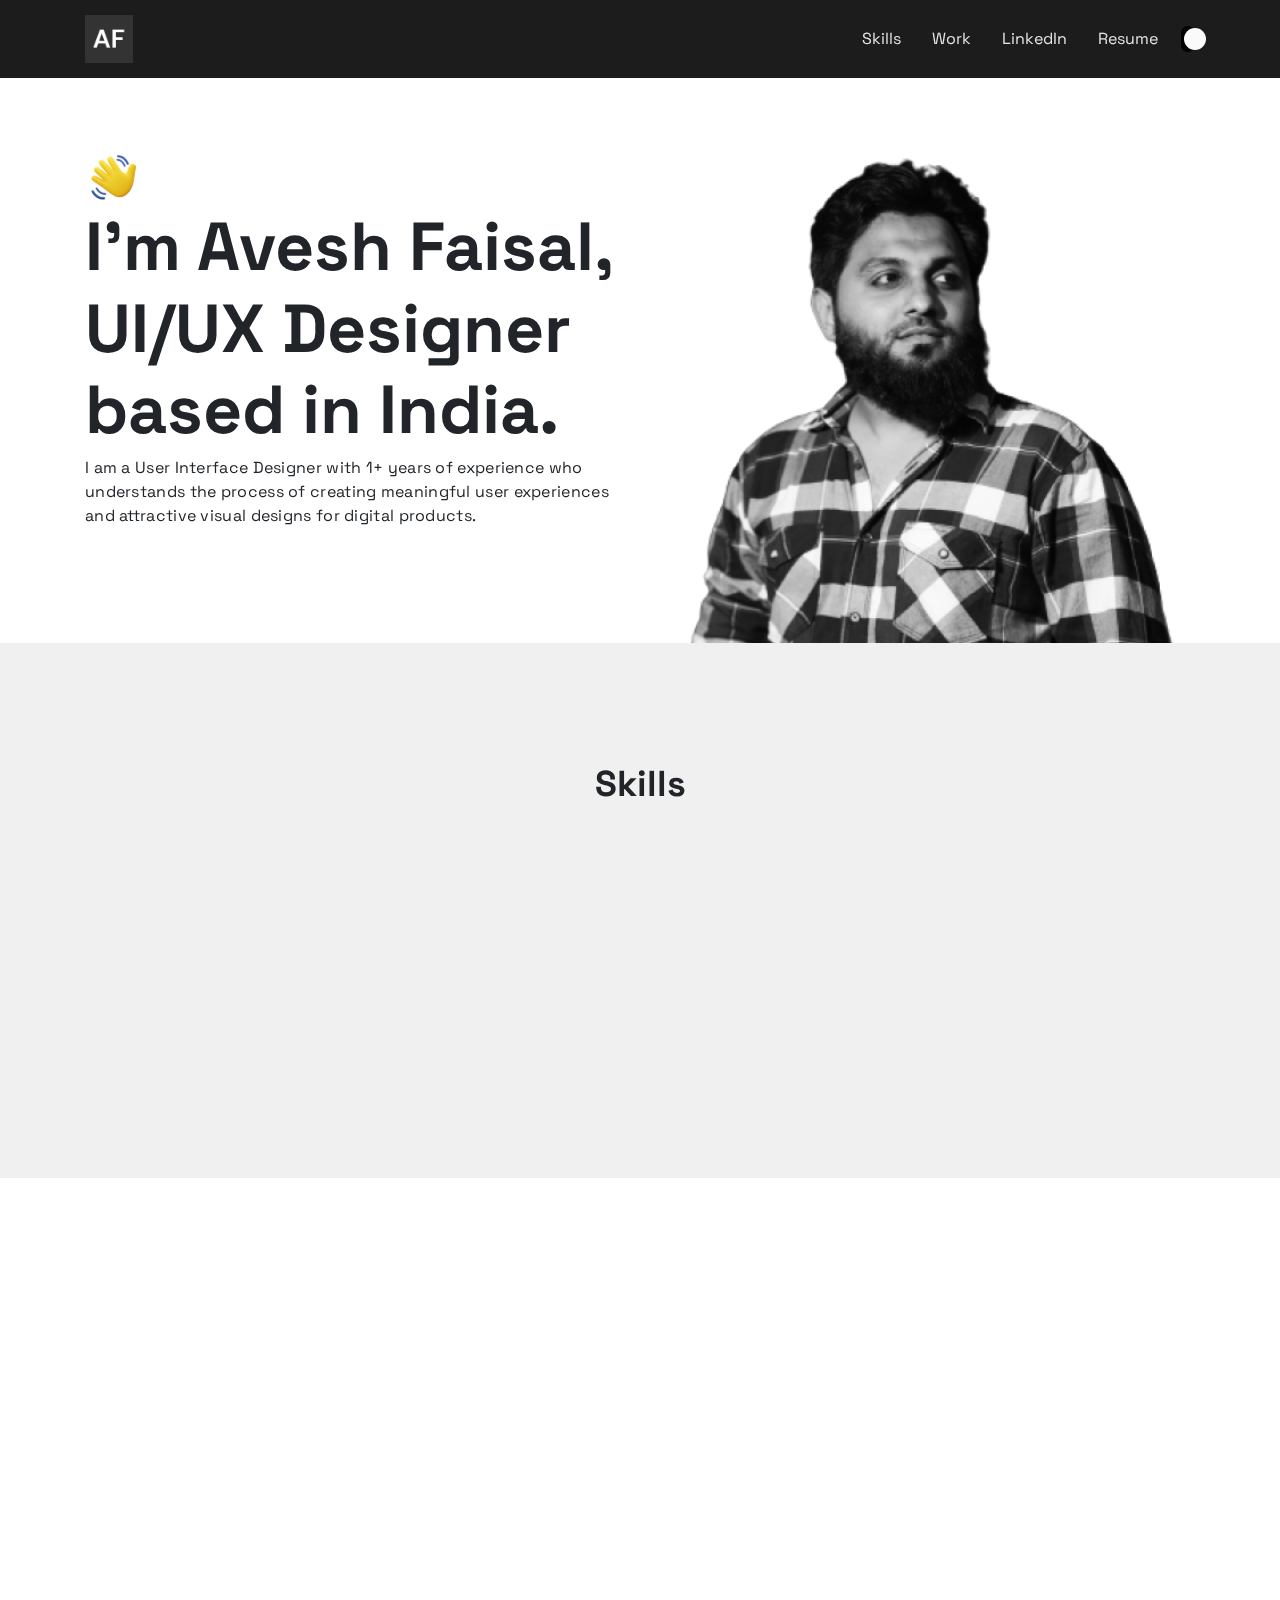
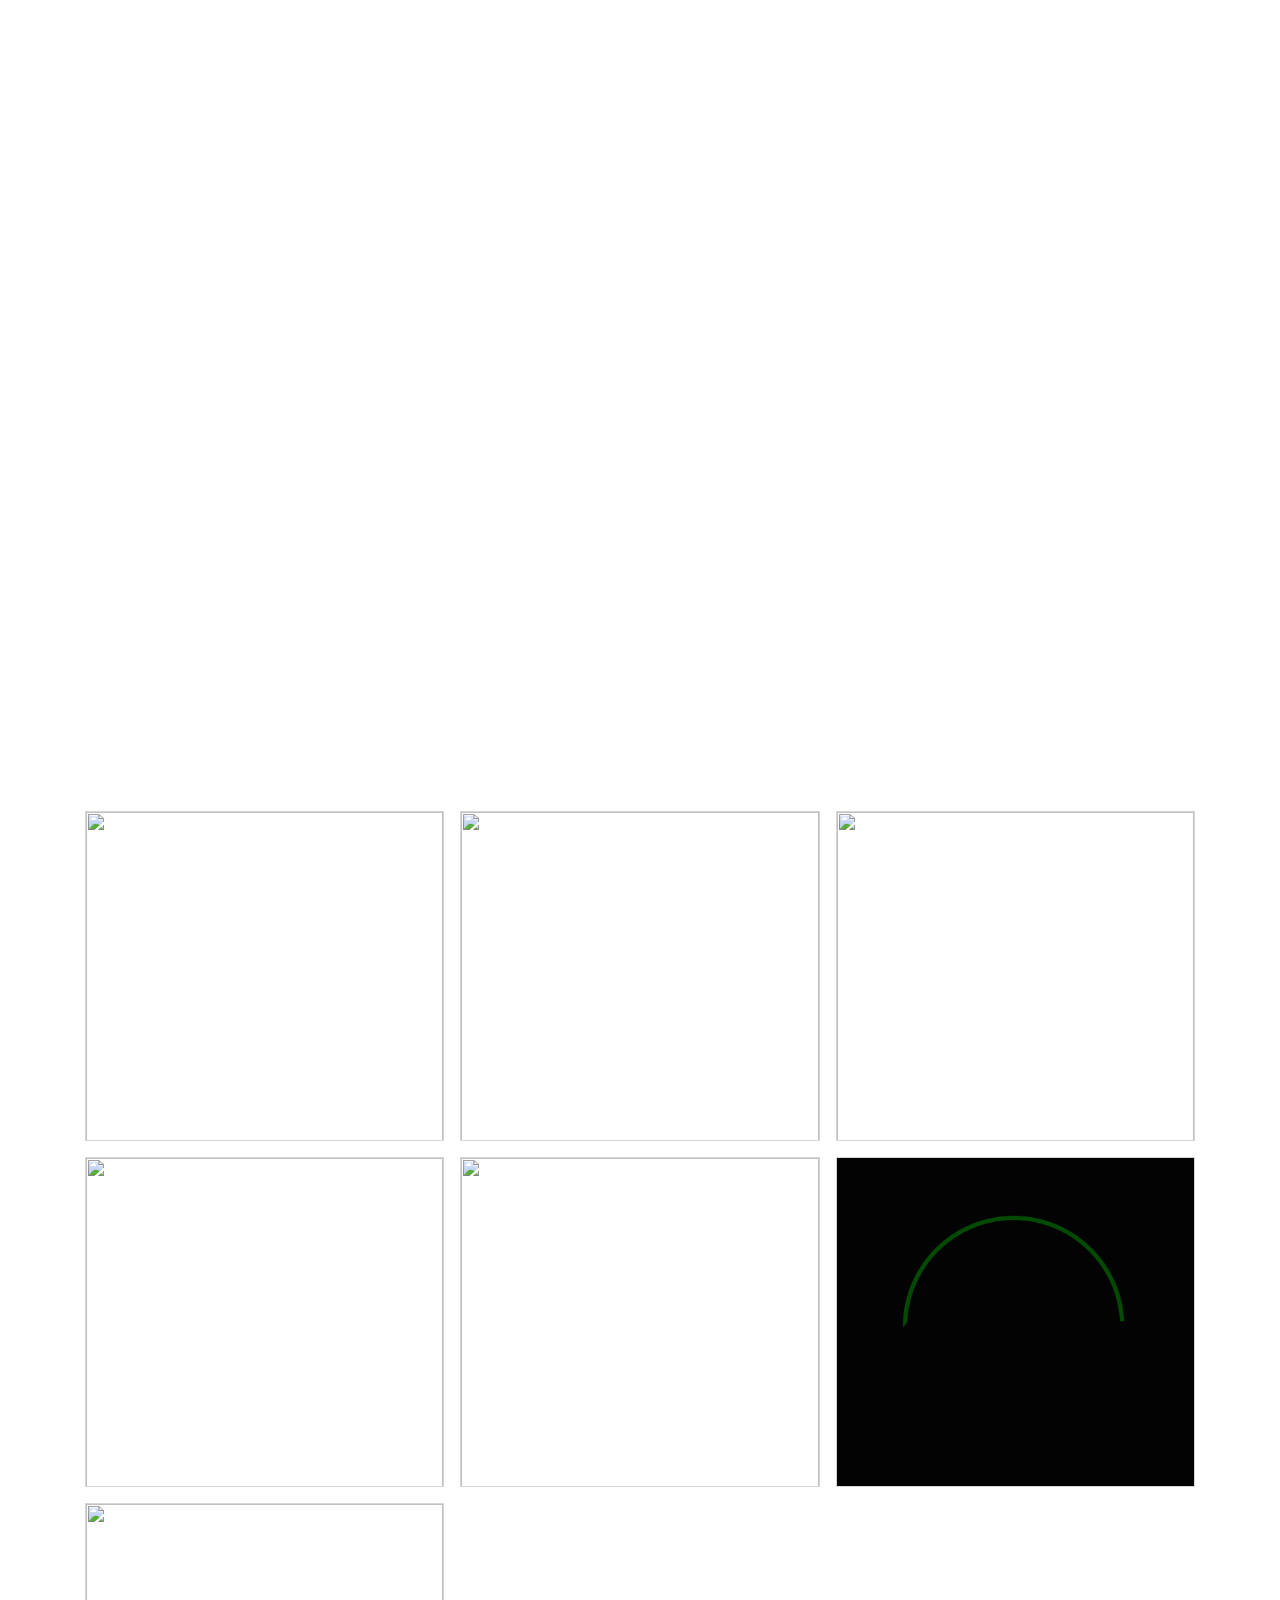
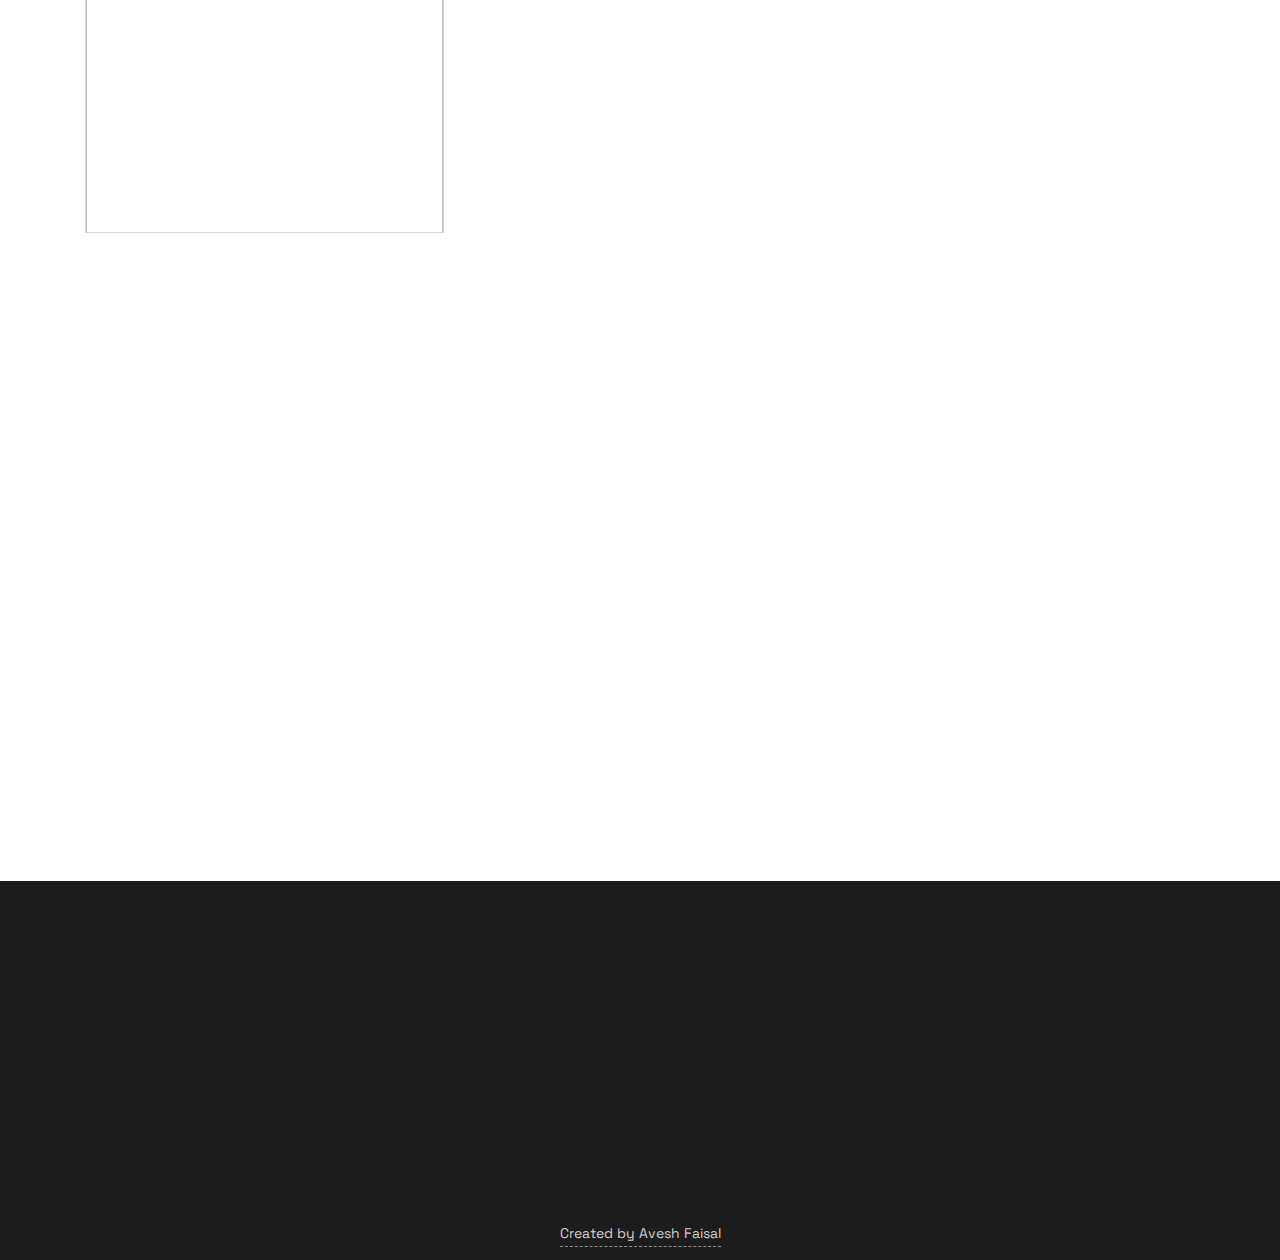
==== index.html @ bec04e2f "first commit" ====
<!DOCTYPE html>
<html lang="en">

<head>
    <meta charset="UTF-8">
    <meta http-equiv="X-UA-Compatible" content="IE=edge">
    <meta name="viewport" content="width=device-width, initial-scale=1.0">
    <title>Avesh Faisal Portfolio</title>

    <link href="https://unpkg.com/aos@2.3.1/dist/aos.css" rel="stylesheet">

    <link rel="stylesheet" href="./assets/css/style.css">
    <!-- bootstrap link start -->

    <link rel="stylesheet" href="./assets/css/responisve.css">

    <link rel="stylesheet" href="https://cdn.jsdelivr.net/npm/bootstrap@4.6.2/dist/css/bootstrap.min.css">
    <!-- bootstrap link end -->

    <link rel="stylesheet" href="https://use.fontawesome.com/releases/v5.8.1/css/all.css"
        integrity="sha384-50oBUHEmvpQ+1lW4y57PTFmhCaXp0ML5d60M1M7uH2+nqUivzIebhndOJK28anvf" crossorigin="anonymous">

</head>

<body>
    <div id="test">


        <header>
            <section class="menu_bar">
                <nav class="navbar sticky-top navbar-expand-lg">
                    <div class="container">
                        <a class="navbar-brand" href="./index.html" data-aos="zoom-in"><img
                                src="./assets/images/Logo1.png" alt=""></a>
                        <button class="navbar-toggler" type="button" data-toggle="collapse"
                            data-target="#navbarContent" aria-controls="navbarContent"
                            aria-expanded="false" aria-label="Toggle navigation">
                            <i class="fas fa-bars"></i>
                        </button>

                        <div class="collapse navbar-collapse" id="navbarContent">
                            <ul class="navbar-nav mr-auto w-100 justify-content-end">
                                <li class="nav-item active">
                                    <a class="nav-link" href="#skillpath">Skills</a>
                                </li>
                                <li class="nav-item">
                                    <a class="nav-link" href="#workpath">Work</a>
                                </li>
                                <li class="nav-item">
                                    <a class="nav-link" href="https://www.linkedin.com/in/aveshfaisal/"
                                        target="_blank">LinkedIn</a>
                                </li>
                                <li class="nav-item">
                                    <a class="nav-link"
                                        href="https://drive.google.com/file/d/10KVBHHQYejujg9pAjpVI1XAS2i7Sovyz/view?usp=share_link"
                                        target="_blank" data-aos="zoom-out">Resume</a>
                                </li>

                                <li class="nav-item">

                                    <div id="toggle">
                                        <i class="fas fa-moon"></i>
                                        <i class="fas fa-sun"></i>
                                        <div id="ball" onclick="ShiftBall()" class="ball"></div>
                                    </div>

                                </li>


                            </ul>
                        </div>
                    </div>
                </nav>
            </section>
        </header>
        <main>
            <section class="about">
                <div class="container">
                    <div class="row">
                        <div class="col-lg-6">
                            <div class="a_left" data-aos="fade-right">
                                <img src="./assets/images/heyicon.svg" alt="">
                                <h1 class="bold">I’m Avesh Faisal,
                                    UI/UX Designer
                                    based in India.</h1>
                                <h6 class="medium">
                                    I am a User Interface Designer with 1+ years of experience who understands the
                                    process
                                    of creating meaningful user experiences and attractive visual designs for digital
                                    products.
                                </h6>
                            </div>
                        </div>
                        <div class="col-lg-6">
                            <div class="a_right" data-aos="fade-left">
                                <img src="./assets/images/avesh.png" alt="">
                            </div>
                        </div>
                    </div>
                </div>
            </section>
            <section class="skills" id="skillpath">
                <div class="container">
                    <div class="row">
                        <div class="col-sm-12">
                            <h2 class="s_heading" data-aos="fade-up">
                                Skills
                            </h2>
                        </div>
                        <div class="col-md-3 col-sm-6">
                            <div class="s_single" data-aos="fade-down">
                                <div class="ss_icon">
                                    <img src="./assets/images/svg/UX Design.svg" alt="">
                                </div>
                                <h5 class="s_name">
                                    UI/UX Design
                                </h5>
                            </div>


                        </div>
                        <div class="col-md-3 col-sm-6">
                            <div class="s_single" data-aos="fade-up">
                                <div class="ss_icon">
                                    <img src="./assets/images/svg/UserInterface Design.svg" alt="">
                                </div>
                                <h5 class="s_name">
                                    User Interface Design
                                </h5>
                            </div>


                        </div>
                        <div class="col-md-3 col-sm-6">
                            <div class="s_single" data-aos="fade-down">
                                <div class="ss_icon">
                                    <img src="./assets/images/svg/Reseach.svg" alt="">
                                </div>
                                <h5 class="s_name">
                                    Research
                                </h5>
                            </div>


                        </div>
                        <div class="col-md-3 col-sm-6">
                            <div class="s_single" data-aos="fade-up">
                                <div class="ss_icon">
                                    <img src="./assets/images/svg/Wireframe.svg" alt="">
                                </div>
                                <h5 class="s_name">
                                    Wireframing
                                </h5>
                            </div>
                        </div>
                        <div class="col-md-3 col-sm-6">
                            <div class="s_single" data-aos="fade-down">
                                <div class="ss_icon">
                                    <img src="./assets/images/svg/Prototpye.svg" alt="">
                                </div>
                                <h5 class="s_name">
                                    Prototyping
                                </h5>
                            </div>
                        </div>
                        <div class="col-md-3 col-sm-6">
                            <div class="s_single" data-aos="fade-up">
                                <div class="ss_icon">
                                    <img src="./assets/images/svg/Motion Design.svg" alt="">
                                </div>
                                <h5 class="s_name">
                                    Animation/Motion
                                </h5>
                            </div>
                        </div>
                        <div class="col-md-3 col-sm-6">
                            <div class="s_single" data-aos="fade-down">
                                <div class="ss_icon">
                                    <img src="./assets/images/svg/Icon design.svg" alt="">
                                </div>
                                <h5 class="s_name">
                                    Icon Design
                                </h5>
                            </div>

                        </div>
                        <div class="col-md-3 col-sm-6">
                            <div class="s_single" data-aos="fade-up">
                                <div class="ss_icon">
                                    <img src="./assets/images/svg/Moodboard.svg" alt="">
                                </div>
                                <h5 class="s_name">
                                    Moodboard
                                </h5>
                            </div>
                        </div>
                    </div>
                </div>
            </section>
            <section class="work" id="workpath">
                <div class="container">
                    <div class="row">
                        <div class="col-sm-12">
                            <h2 class="s_heading" data-aos="fade-down">
                                Work
                            </h2>
                        </div>
                        <div class="col-sm-12">
                            <h4 class="s_subheading" data-aos="zoom-in">
                                UI/UX Design
                            </h4>
                        </div>
                        <div class="col-md-6">
                            <div class="ui_single" data-aos="fade-right">
                                <a href="./case_study1.html">
                                    <img src="./assets/images/ui1.png" alt="">
                                    <h5>
                                        Kitaab - A Book Exchange App Design UI/UX Case Study
                                    </h5>
                                </a>
                            </div>
                        </div>
                        <div class="col-md-6">
                            <div class="ui_single" data-aos="fade-left">
                                <a href="./case_study2.html">
                                    <img src="./assets/images/ui2.png" alt="">
                                    <h5>
                                        WDC Dialog Re-design App UI/UX Case Study</h5>
                                </a>
                            </div>
                        </div>
                        <div class="col-md-6">
                            <div class="ui_single" data-aos="fade-right">
                                <a href="">
                                    <img src="./assets/images/ui1.png" alt="">
                                    <h5>
                                        Kitaab - A book exchange app design and UX Overhaul
                                    </h5>
                                </a>
                            </div>
                        </div>
                        <div class="col-sm-12">
                            <h4 class="s_subheading" data-aos="zoom-in">
                                Motion Design
                            </h4>
                        </div>
                        <div class="col-sm-12">
                            <div class="motiondesign">
                                <div class="motion_single">
                                    <img src="./assets/gif/Character Illustration.gif" alt="">
                                </div>
                                <div class="motion_single">
                                    <img src="./assets/gif/Delivery.gif" alt="">
                                </div>
                                <div class="motion_single">
                                    <img src="./assets/gif/Cloths.gif" alt="">
                                </div>
                                <div class="motion_single">
                                    <img src="./assets/gif/Fast Foods.gif" alt="">
                                </div>
                                <div class="motion_single">
                                    <img src="./assets/gif/Hand Movement.gif" alt="">
                                </div>
                                <div class="motion_single">
                                    <img src="./assets/gif/India-haat.gif" alt="">
                                </div>
                                <div class="motion_single">
                                    <img src="./assets/gif/Knife cut lemon.gif" alt="">
                                </div>

                            </div>
                        </div>
                        <div class="col-sm-12">
                            <h4 class="s_subheading" data-aos="zoom-in">
                                Icon Design
                            </h4>
                        </div>
                        <div class="col-md-6">
                            <div class="ui_single" data-aos="fade-right">
                                <a href="./icon_design.html">
                                    <img src="./assets/images/iconpack.png" alt="">
                                    <h5>
                                        Icon Pack
                                    </h5>
                                </a>
                            </div>
                        </div>
                    </div>
                </div>
            </section>
        </main>
        <footer>
            <section class="footer">
                <div class="container">
                    <div class="row">
                        <div class="col-sm-12">
                            <h4 data-aos="zoom-in-down">Design is thinking made visual.</h4>
                            <h5 data-aos="zoom-in-up">
                                <span>Saul Bass</span>
                            </h5>
                            <div class="social_icon">
                                <a href="https://www.behance.net/aveshfaisal" target="_blank">
                                    <img src="./assets/images/fi1.svg" alt="" data-aos="fade-up">
                                </a>
                                <a href="https://dribbble.com/aveshrayeen" target="_blank">
                                    <img src="./assets/images/fi2.svg" alt="" data-aos="fade-down">
                                </a>
                                <a href="https://www.linkedin.com/in/aveshfaisal/" target="_blank">
                                    <img src="./assets/images/fi3.svg" alt="" data-aos="fade-up">
                                </a>
                                <a href="https://www.instagram.com/avesh_faisal/" target="_blank">
                                    <img src="./assets/images/fi4.svg" alt="" data-aos="fade-down">
                                </a>
                            </div>
                        </div>
                    </div>
                </div>
            </section>
            <section class="footerfoot">
                <div class="container">
                    <div class="createdby">
                        <span> Created by Avesh Faisal</span>
                    </div>
                </div>
            </section>
        </footer>
    </div>

    <!-- bootstrap cdn start  -->
    <script src="https://cdn.jsdelivr.net/npm/jquery@3.6.3/dist/jquery.slim.min.js"></script>
    <script src="https://cdn.jsdelivr.net/npm/popper.js@1.16.1/dist/umd/popper.min.js"></script>
    <script src="https://cdn.jsdelivr.net/npm/bootstrap@4.6.2/dist/js/bootstrap.bundle.min.js"></script>
    <!-- bootstrap cdn end-->

    <!-- AOS Animation start  -->
    <script src="https://unpkg.com/aos@2.3.1/dist/aos.js"></script>

    <script>
        AOS.init();
    </script>

    <!-- AOS Animation end-->

    <script src="./assets/js/script.js"></script>


</body>

</html>
---- assets/css/style.css ----
/* font  css start  */

@font-face {
    font-family: regular;
    src: url(../font/space_grotesk/SpaceGrotesk-Regular.ttf);
}

@font-face {
    font-family: bold;
    src: url(../font/space_grotesk/SpaceGrotesk-Bold.ttf);
}

@font-face {
    font-family: semibold;
    src: url(../font/space_grotesk/SpaceGrotesk-SemiBold.ttf);
}

@font-face {
    font-family: medium;
    src: url(../font/space_grotesk/SpaceGrotesk-Medium.ttf);
}

@font-face {
    font-family: light;
    src: url(../font/space_grotesk/SpaceGrotesk-Medium.ttf);
}

body {
    font-family: regular !important;
}

.bold {
    font-family: bold;
}

.extrabold {
    font-family: extrabold;
}

.medium {
    font-family: medium;
}

.light {
    font-family: light;
}


/* font css end */


/* each project common css start  */

body {
    font-family: regular !important;
}

h1,
h2,
h3,
h4,
h5,
h6,
p,
a {
    margin: 0px !important;
}

a {
    text-decoration: none !important;
}

a:hover {
    text-decoration: none !important;
}


/* each project common  css end  */


/* indexpage css start  */

.about .a_left {
    padding: 70px 0px;
}

.about .a_right {
    padding-top: 70px;
}

.about .a_right img {
    width: 100%;
    height: auto;
    object-fit: contain;
}

.about .a_left h1 {
    font-size: 68px;
    padding-bottom: 5px;
}

.about .a_left h6 {
    font-size: 16px;
    line-height: 24px;
    letter-spacing: 0.3px;
    font-family: 'regular';
}

section.skills {
    background: rgba(0, 0, 0, 0.06);
    padding: 120px 0px;
}

h2.s_heading {
    text-align: center;
    font-size: 36px;
    font-family: bold;
}

.s_single .ss_icon {
    display: inline-block;
    background: rgba(0, 0, 0, 0.16);
    padding: 16px;
    border-radius: 50%;
}

.s_single .ss_icon img {
    height: 28px;
    width: 28px;
    object-fit: contain;
}

.s_single h5.s_name {
    font-size: 20px;
    font-family: 'regular';
    padding-top: 10px;
    text-align: center;
}

.s_single {
    text-align: center;
    margin-top: 32px;
}

section.work {
    padding: 120px 0px;
}

h4.s_subheading {
    padding-top: 92px;
    font-size: 24px;
    font-family: medium;
}

.ui_single {
    background: #FFFFFF;
    border: 1px solid rgba(0, 0, 0, 0.16);
    margin-top: 16px;
}

.ui_single img {
    width: 100%;
}

.ui_single h5 {
    padding: 20px;
    font-size: 18px;
    color: black;
    font-family: medium;
    text-align: center;
}

.motiondesign {
    display: grid;
    grid-template-columns: repeat(3, 1fr);
    grid-column-gap: 16px;
}

.motiondesign .motion_single img {
    width: 100%;
    height: 330px;
    border: 1px solid red;
    object-fit: cover;
    border: 1px solid rgba(0, 0, 0, 0.16);
}

.motiondesign .motion_single {
    margin-top: 16px;
}

section.footer,
section.footerfoot {
    background: #1C1C1C;
    text-align: center;
}

section.footer {
    padding: 45px 0px;
}

section.footerfoot {
    padding-bottom: 15px;
    margin-top: -1px;
}

section.footer h4 {
    color: white;
    font-size: 28px;
}

section.footer h5 span {
    color: grey;
}

section.footer h5 span {
    color: #aaaaaa;
    background: #1C1C1C;
    padding: 0px 12px;
    position: relative;
    z-index: 99;
}

section.footer h5 {
    padding: 15px 0px;
    max-width: 388px;
    margin: 0 auto !important;
    position: relative;
}

section.footer h5:after {
    content: '';
    background: #aaaaaa;
    width: 100%;
    height: 2px;
    position: absolute;
    top: 27.5px;
    left: 0;
}

section.footer .social_icon {
    padding: 50px 0px;
}

section.footer .social_icon img {
    margin-right: 16px;
    transition: .5s ease;
}

section.footer .social_icon img:last-child {
    margin-top: 0 !important;
}

section.footer .social_icon img:hover {
    margin-top: -16px !important;
    transition: .5s ease;
}

.createdby span {
    color: rgba(255, 255, 255, 0.8);
    font-size: 14px;
    border-bottom: 1px dashed rgba(255, 255, 255, 0.5);
    padding-bottom: 4px;
}

section.menu_bar .navbar-brand img {
    width: 48px;
    height: 48px;
    object-fit: cover;
}

#navbarContent ul {
    align-items: center;
}

nav.navbar.sticky-top.navbar-expand-lg {
    padding: 0px !IMPORTANT;
}

a.navbar-brand {
    padding: 0px !important;
}

section.menu_bar {
    padding: 15px 0px;
    background: #1C1C1C;
}
collapse ul li a {
    color: black;
}

li.nav-item a {
    font-size: 16px;
    color: #e4e4e4;;
    margin-right: 15px !important;
}



.navbar-brand img {
    transition: transform .5s, filter 1.5s ease-in-out;
    filter: grayscale(100%);
}

.navbar-brand img:hover {
    filter: grayscale(0);
    transform: scale(1.2);
}


li.nav-item:last-child a {
    transition: transform .5s, filter 1.5s ease-in-out;
    filter: grayscale(100%);
}

li.nav-item:last-child a:hover {
    filter: grayscale(0);
    transform: scale(1.2);
}

.case_study_full img {
    width: 100%;
}

/* ---------------------- Dark Mode Switch CSS ----------------------------- */


.toggle-container {
    position: absolute;
    top: 30px;
    right: 30px;
}

#toggle {
    background: black;
    color: gold;
    border-radius: 50px;
    padding: 1px 5px;
    position: relative;
    cursor: pointer;
}

i {
    padding: 0 1px;
}

#ball {
    height: 22px;
    width: 22px;
    position: absolute;
    background-color: #fafafa;
    border-radius: 50%;
    top: 2.2px;
    left: 3px;
}

.active {
    left: 25px;
}
---- assets/css/responisve.css ----
@media only screen and (max-width: 1199px) {
    .about .a_left h1 {
        font-size: 58px !important;
    }

}

@media only screen and (max-width: 991px) {
    .about .a_right {
        padding-top: 0px;
    }

    .about .a_left {
        padding: 50px 0px;
        text-align: center;
    }

    .s_single .ss_icon img {
        height: 22px;
        width: 22px;
    }

    .s_single .ss_icon {
        padding: 14px;
    }

    .s_single h5.s_name {
        font-size: 18px;
    }

    h2.s_heading {
        font-size: 32px;
    }

    .ui_single h5 {
        font-size: 16px;
    }

    .motiondesign .motion_single img {
        height: 200px;
    }

}

@media only screen and (max-width: 767px) {
    .motiondesign .motion_single img {
        height: 250px;
    }

    .motiondesign {
        grid-template-columns: repeat(2, 1fr);

    }
}

@media only screen and (max-width: 575px) {

    .about .a_left h1 {
        font-size: 41px !important;
    }

    section.skills {
        padding: 60px 0px;
    }

    section.work {
        padding: 60px 0px;
    }

    h4.s_subheading {
        padding-top: 40px;
        font-size: 21px;
    }

    section.footer h4 {
        font-size: 22px;
    }

    section.footer h5 {
        max-width: 324px;
    }

    section.footer .social_icon {
        padding: 32px 0px;
    }

    section.footer {
        padding: 36px 0px;
    }
    section.menu_bar {
        padding: 15px 15px;
    }
    h2.s_heading {
        margin-bottom: 20px !important;
    }

    .motiondesign {
        grid-template-columns: repeat(1, 1fr);

    }

    .motiondesign .motion_single img {
        height: 500px;
    }

    section.footer .social_icon img {
        width: 56px;
    }

}

@media only screen and (max-width: 360px) {

    .motiondesign .motion_single img {
        height: 250px;
    }


}
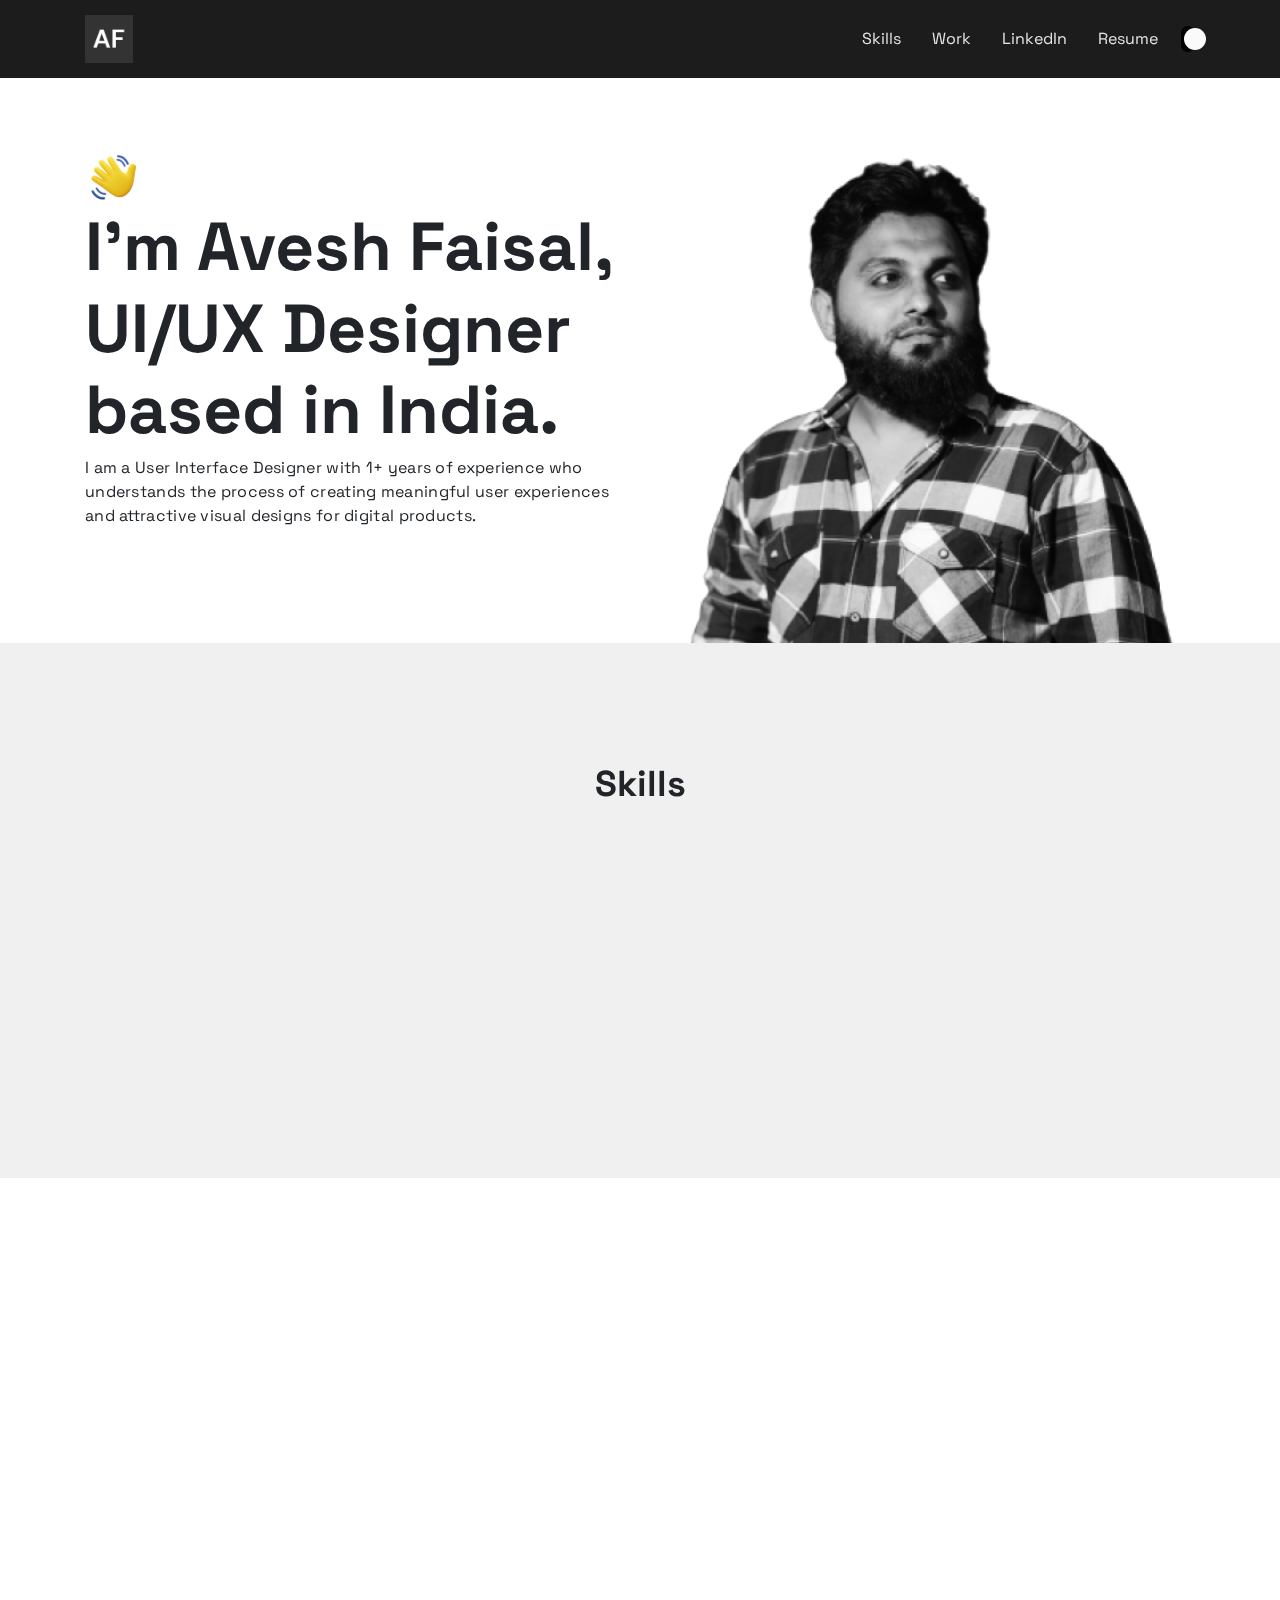
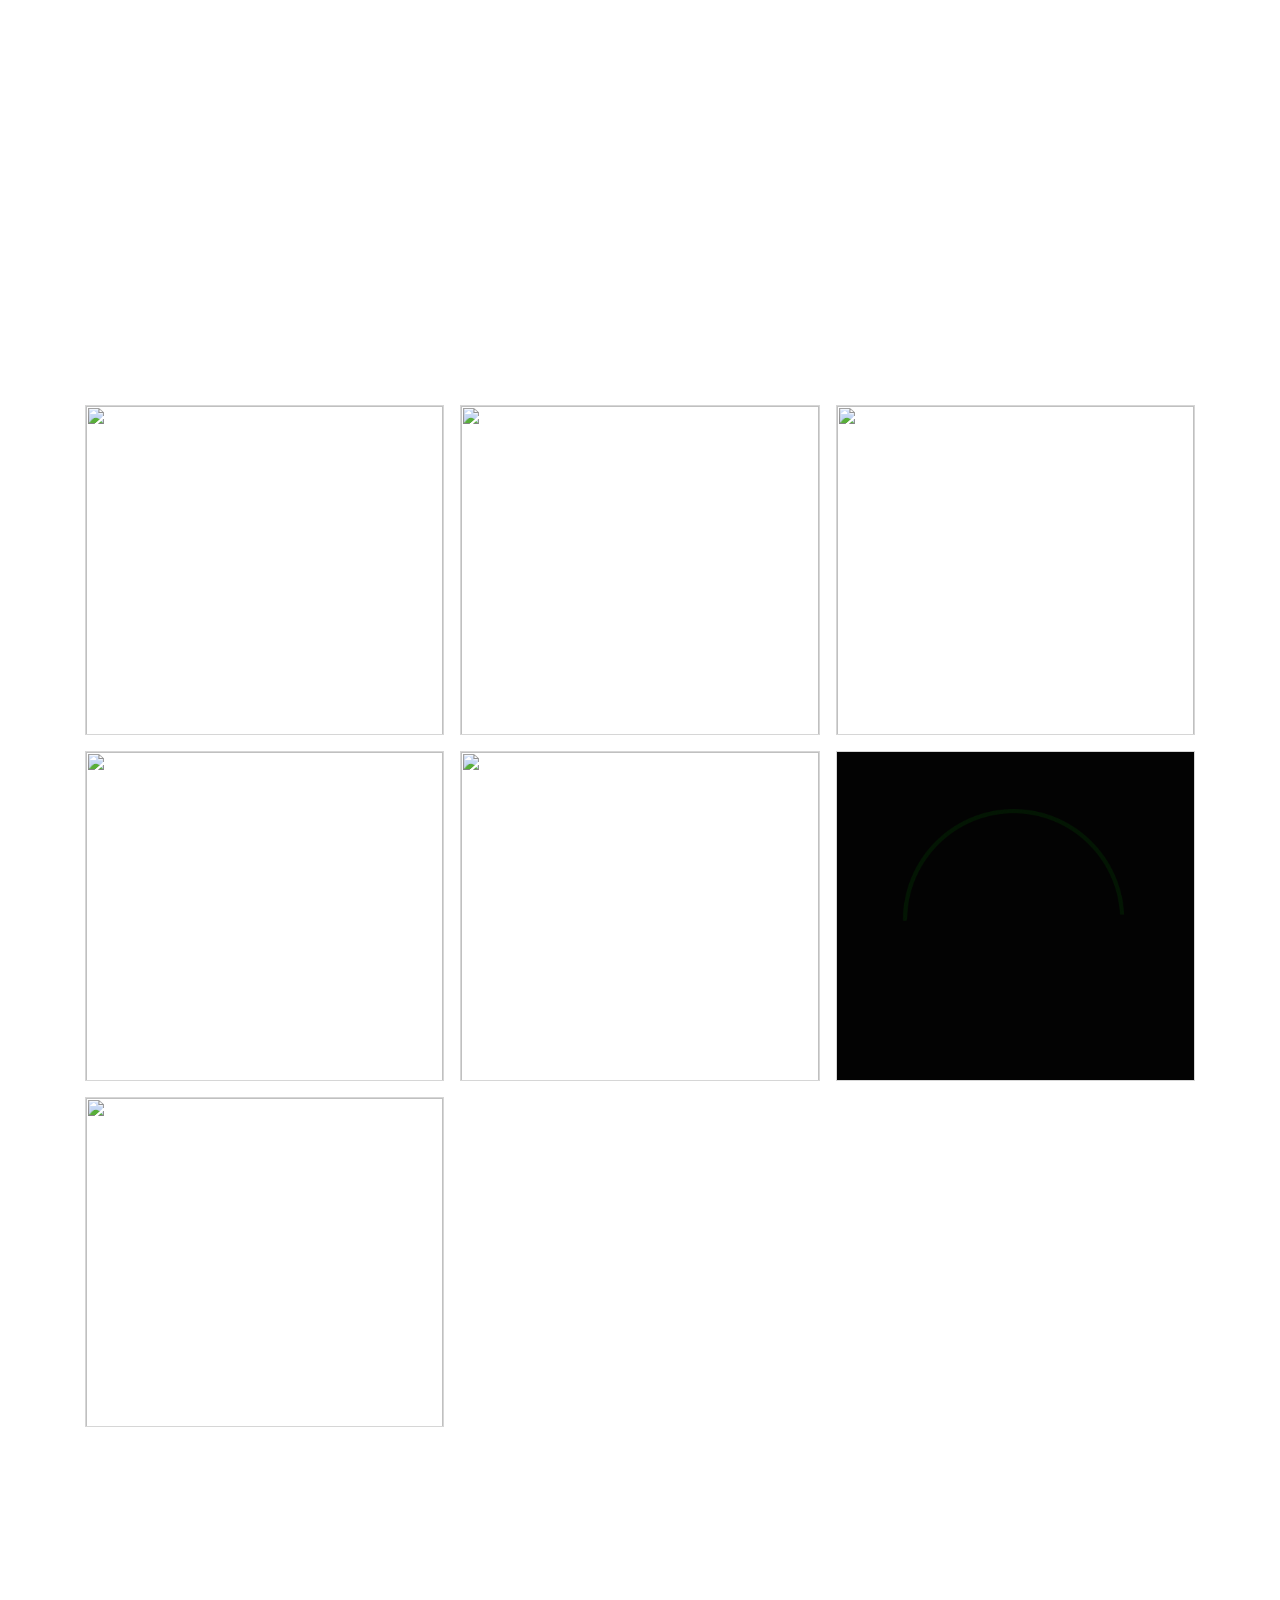
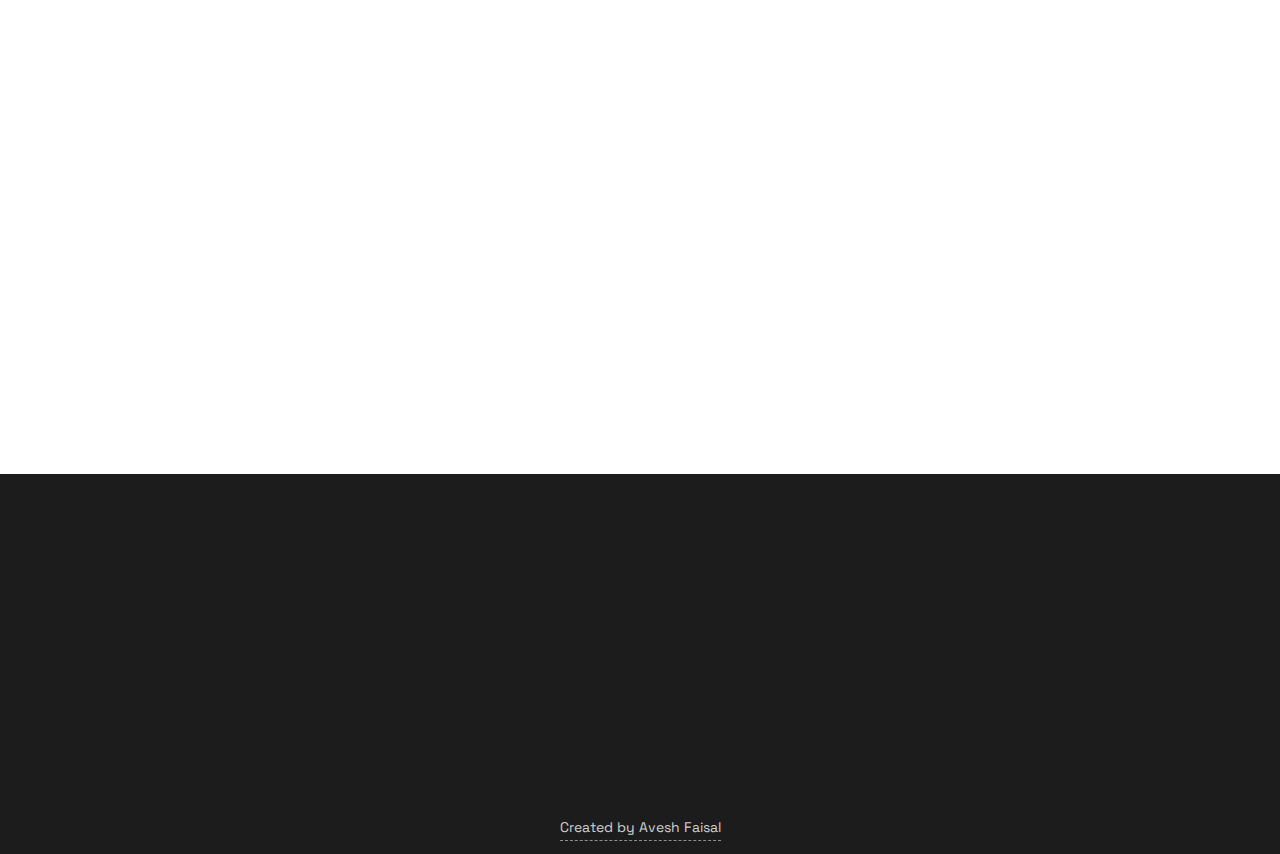
==== commit 5ccbd3a6: "update index.html" ====
--- a/index.html
+++ b/index.html
@@ -229,7 +229,7 @@
                                 </a>
                             </div>
                         </div>
-                        <div class="col-md-6">
+<!--                         <div class="col-md-6">
                             <div class="ui_single" data-aos="fade-right">
                                 <a href="">
                                     <img src="./assets/images/ui1.png" alt="">
@@ -238,7 +238,7 @@
                                     </h5>
                                 </a>
                             </div>
-                        </div>
+                        </div> -->
                         <div class="col-sm-12">
                             <h4 class="s_subheading" data-aos="zoom-in">
                                 Motion Design
@@ -346,4 +346,4 @@
 
 </body>
 
-</html>+</html>
